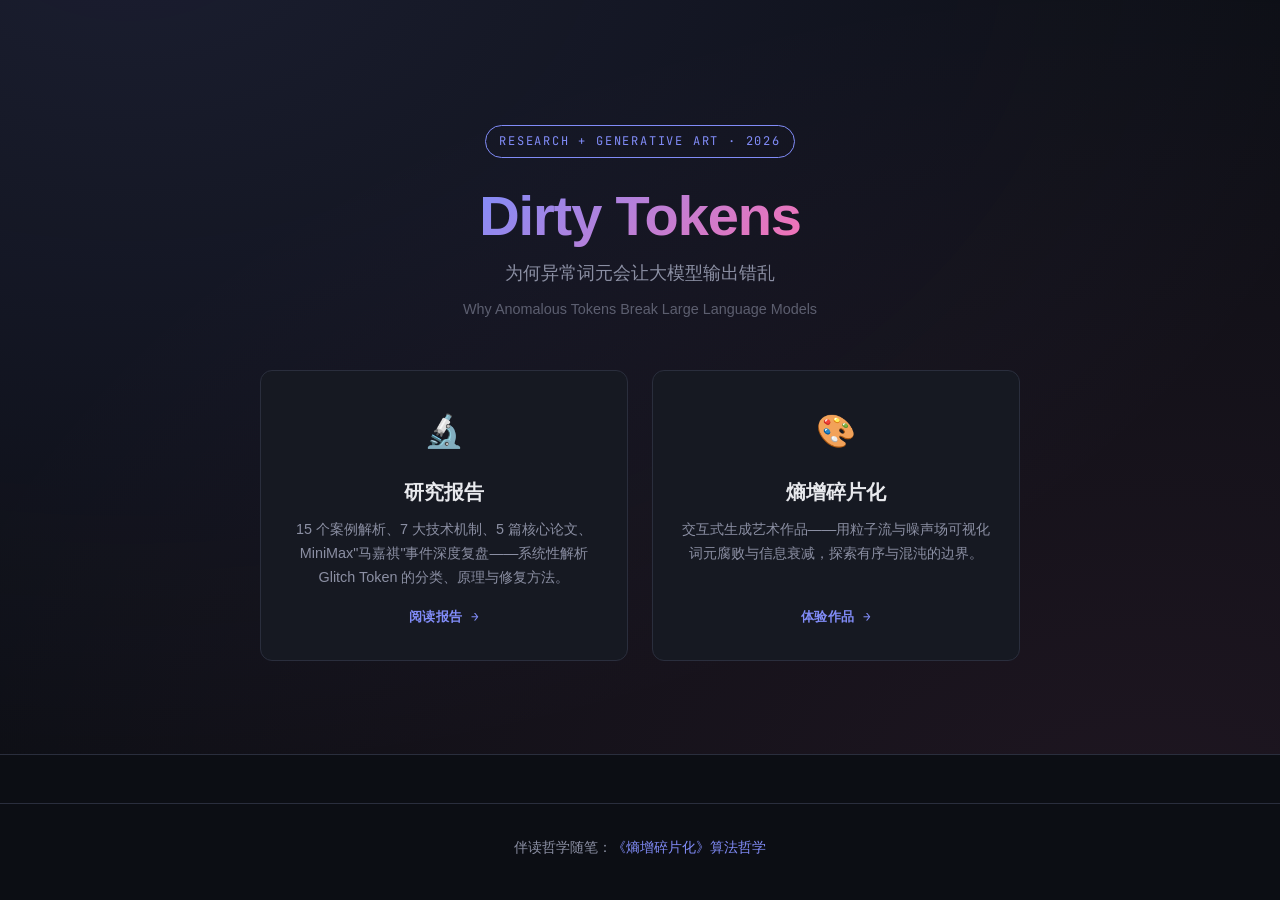
==== index.html @ 9e2107dc "feat: initial release — glitch tokens research + generative art + ECharts visualizations - Research " ====
<!DOCTYPE html>
<html lang="zh-CN">
<head>
<meta charset="UTF-8">
<meta name="viewport" content="width=device-width, initial-scale=1.0">
<title>Dirty Tokens — 异常词元研究</title>
<link rel="icon" href="assets/favicon.svg" type="image/svg+xml">
<style>
@font-face {
  font-family: 'Instrument Sans';
  src: url('./_shared/fonts/InstrumentSans-Regular.ttf') format('truetype');
  font-weight: 400;
  font-style: normal;
}
@font-face {
  font-family: 'Instrument Sans';
  src: url('./_shared/fonts/InstrumentSans-Bold.ttf') format('truetype');
  font-weight: 700;
  font-style: normal;
}
@font-face {
  font-family: 'JetBrains Mono';
  src: url('./_shared/fonts/JetBrainsMono-Regular.ttf') format('truetype');
  font-weight: 400;
  font-style: normal;
}
@font-face {
  font-family: 'JetBrains Mono';
  src: url('./_shared/fonts/JetBrainsMono-Bold.ttf') format('truetype');
  font-weight: 700;
  font-style: normal;
}

:root {
  --bg: #0c0e14;
  --bg2: #161922;
  --bg3: #1e2230;
  --ink: #e8e9ed;
  --muted: #8b8fa3;
  --rule: #2a2e3d;
  --accent: #818cf8;
  --accent2: #f472b6;
  --accent3: #34d399;
  --danger: #f87171;
  --warning: #fbbf24;
}

* { margin: 0; padding: 0; box-sizing: border-box; }
html { scroll-behavior: smooth; }

body {
  font-family: 'Instrument Sans', -apple-system, BlinkMacSystemFont, "PingFang SC", "Microsoft YaHei", "Noto Sans CJK SC", sans-serif;
  background: var(--bg);
  color: var(--ink);
  font-size: 16px;
  line-height: 1.75;
  -webkit-font-smoothing: antialiased;
  min-height: 100vh;
  display: flex;
  flex-direction: column;
}

/* Hero */
.hero {
  position: relative;
  padding: 6rem 0 4rem;
  text-align: center;
  overflow: hidden;
  border-bottom: 1px solid var(--rule);
  flex: 1;
  display: flex;
  flex-direction: column;
  justify-content: center;
}
.hero::before {
  content: '';
  position: absolute;
  top: -50%;
  left: -50%;
  width: 200%;
  height: 200%;
  background:
    radial-gradient(ellipse at 30% 20%, rgba(129,140,248,0.12) 0%, transparent 50%),
    radial-gradient(ellipse at 70% 80%, rgba(244,114,182,0.08) 0%, transparent 50%);
  pointer-events: none;
}

.container {
  max-width: 920px;
  margin: 0 auto;
  padding: 0 1.5rem;
  position: relative;
  z-index: 1;
}

.hero-badge {
  display: inline-block;
  font-family: 'JetBrains Mono', monospace;
  font-size: 0.75rem;
  letter-spacing: 0.15em;
  text-transform: uppercase;
  color: var(--accent);
  border: 1px solid var(--accent);
  padding: 0.3rem 0.8rem;
  border-radius: 100px;
  margin-bottom: 1.5rem;
}

.hero h1 {
  font-size: clamp(2.2rem, 5vw, 3.5rem);
  font-weight: 700;
  line-height: 1.2;
  margin-bottom: 0.5rem;
  letter-spacing: -0.02em;
}
.hero h1 .highlight {
  background: linear-gradient(135deg, var(--accent), var(--accent2));
  -webkit-background-clip: text;
  -webkit-text-fill-color: transparent;
  background-clip: text;
}

.hero .subtitle {
  font-size: 1.15rem;
  color: var(--muted);
  max-width: 600px;
  margin: 0 auto 0.5rem;
}

.hero .subtitle-en {
  font-size: 0.9rem;
  color: var(--muted);
  opacity: 0.6;
  max-width: 500px;
  margin: 0 auto 3rem;
}

/* Cards */
.cards {
  display: grid;
  grid-template-columns: 1fr 1fr;
  gap: 1.5rem;
  margin: 0 auto;
  max-width: 760px;
}

.card {
  background: var(--bg2);
  border: 1px solid var(--rule);
  border-radius: 12px;
  padding: 2rem 1.75rem;
  text-decoration: none;
  color: var(--ink);
  transition: border-color 0.3s, transform 0.3s, box-shadow 0.3s;
  display: flex;
  flex-direction: column;
}
.card:hover {
  border-color: var(--accent);
  transform: translateY(-4px);
  box-shadow: 0 8px 30px rgba(129,140,248,0.12);
}

.card-icon {
  font-size: 2rem;
  margin-bottom: 1rem;
}

.card-title {
  font-size: 1.25rem;
  font-weight: 700;
  margin-bottom: 0.5rem;
  color: var(--ink);
}

.card-desc {
  font-size: 0.9rem;
  color: var(--muted);
  line-height: 1.65;
  flex: 1;
  margin-bottom: 1rem;
}

.card-link {
  font-family: 'JetBrains Mono', monospace;
  font-size: 0.8rem;
  color: var(--accent);
  font-weight: 600;
  letter-spacing: 0.03em;
}
.card:hover .card-link {
  text-decoration: underline;
}

/* Footer */
footer {
  padding: 2rem 0 2.5rem;
  border-top: 1px solid var(--rule);
  text-align: center;
  margin-top: 3rem;
}
footer p {
  font-size: 0.85rem;
  color: var(--muted);
}
footer a {
  color: var(--accent);
  text-decoration: none;
}
footer a:hover {
  text-decoration: underline;
}

/* Responsive */
@media (max-width: 640px) {
  .hero { padding: 4rem 0 3rem; }
  .cards { grid-template-columns: 1fr; }
}
</style>
</head>
<body>

<!-- Hero -->
<header class="hero">
  <div class="container">
    <div class="hero-badge">Research + Generative Art · 2026</div>
    <h1><span class="highlight">Dirty Tokens</span></h1>
    <p class="subtitle">为何异常词元会让大模型输出错乱</p>
    <p class="subtitle-en">Why Anomalous Tokens Break Large Language Models</p>

    <div class="cards">
      <a href="glitch-tokens-research.html" class="card">
        <div class="card-icon">🔬</div>
        <div class="card-title">研究报告</div>
        <div class="card-desc">15 个案例解析、7 大技术机制、5 篇核心论文、MiniMax"马嘉祺"事件深度复盘——系统性解析 Glitch Token 的分类、原理与修复方法。</div>
        <div class="card-link">阅读报告 →</div>
      </a>
      <a href="entropic-fragmentation.html" class="card">
        <div class="card-icon">🎨</div>
        <div class="card-title">熵增碎片化</div>
        <div class="card-desc">交互式生成艺术作品——用粒子流与噪声场可视化词元腐败与信息衰减，探索有序与混沌的边界。</div>
        <div class="card-link">体验作品 →</div>
      </a>
    </div>
  </div>
</header>

<footer>
  <div class="container">
    <p>伴读哲学随笔：<a href="entropic-fragmentation.md">《熵增碎片化》算法哲学</a></p>
  </div>
</footer>

</body>
</html>
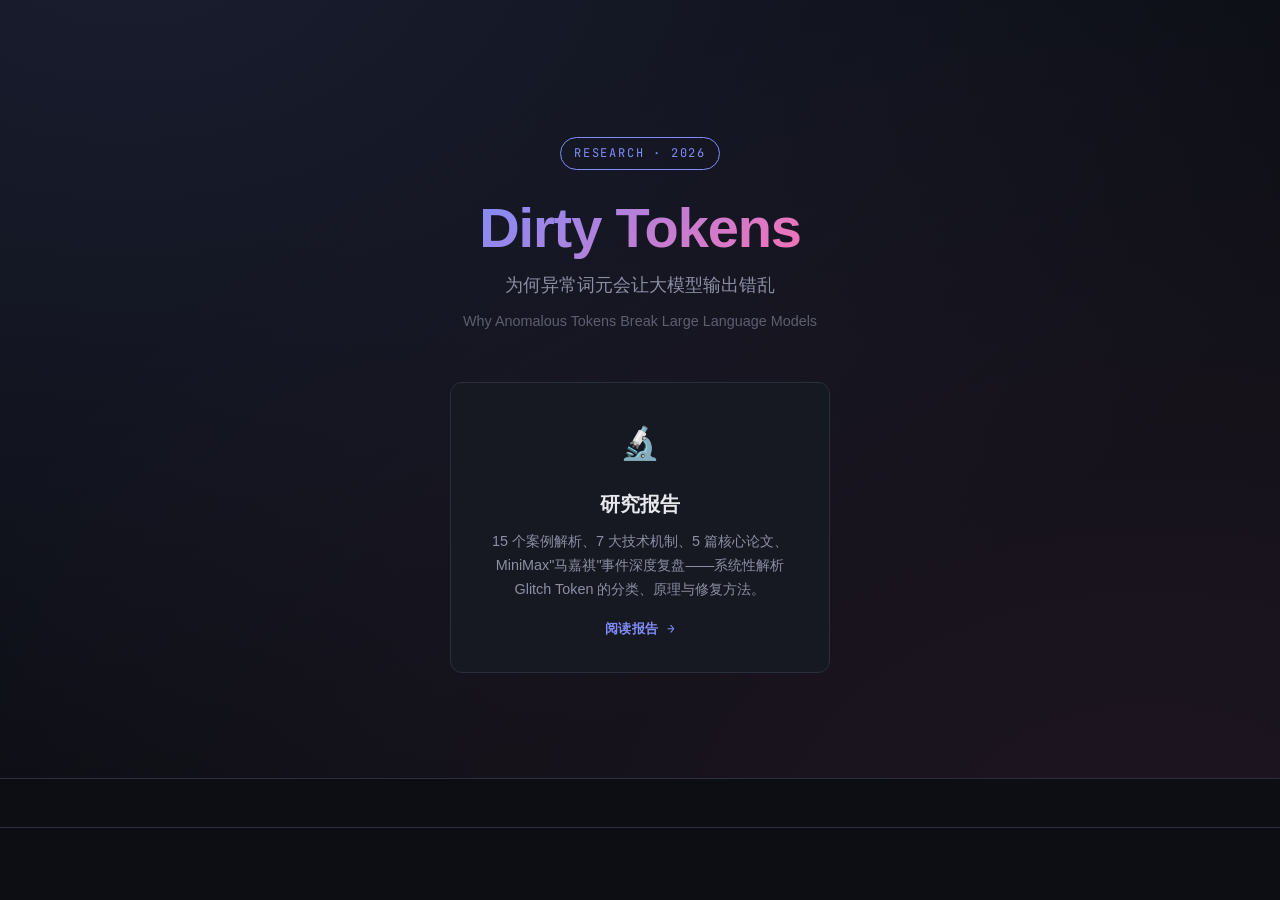
==== commit df003da7: "chore: remove entropic-fragmentation generative art content - Delete entropic-fragmentation.html, es" ====
--- a/index.html
+++ b/index.html
@@ -138,10 +138,10 @@
 /* Cards */
 .cards {
   display: grid;
-  grid-template-columns: 1fr 1fr;
+  grid-template-columns: 1fr;
   gap: 1.5rem;
   margin: 0 auto;
-  max-width: 760px;
+  max-width: 380px;
 }
 
 .card {
@@ -223,7 +223,7 @@
 <!-- Hero -->
 <header class="hero">
   <div class="container">
-    <div class="hero-badge">Research + Generative Art · 2026</div>
+    <div class="hero-badge">Research · 2026</div>
     <h1><span class="highlight">Dirty Tokens</span></h1>
     <p class="subtitle">为何异常词元会让大模型输出错乱</p>
     <p class="subtitle-en">Why Anomalous Tokens Break Large Language Models</p>
@@ -235,19 +235,12 @@
         <div class="card-desc">15 个案例解析、7 大技术机制、5 篇核心论文、MiniMax"马嘉祺"事件深度复盘——系统性解析 Glitch Token 的分类、原理与修复方法。</div>
         <div class="card-link">阅读报告 →</div>
       </a>
-      <a href="entropic-fragmentation.html" class="card">
-        <div class="card-icon">🎨</div>
-        <div class="card-title">熵增碎片化</div>
-        <div class="card-desc">交互式生成艺术作品——用粒子流与噪声场可视化词元腐败与信息衰减，探索有序与混沌的边界。</div>
-        <div class="card-link">体验作品 →</div>
-      </a>
     </div>
   </div>
 </header>
 
 <footer>
   <div class="container">
-    <p>伴读哲学随笔：<a href="entropic-fragmentation.md">《熵增碎片化》算法哲学</a></p>
   </div>
 </footer>
 
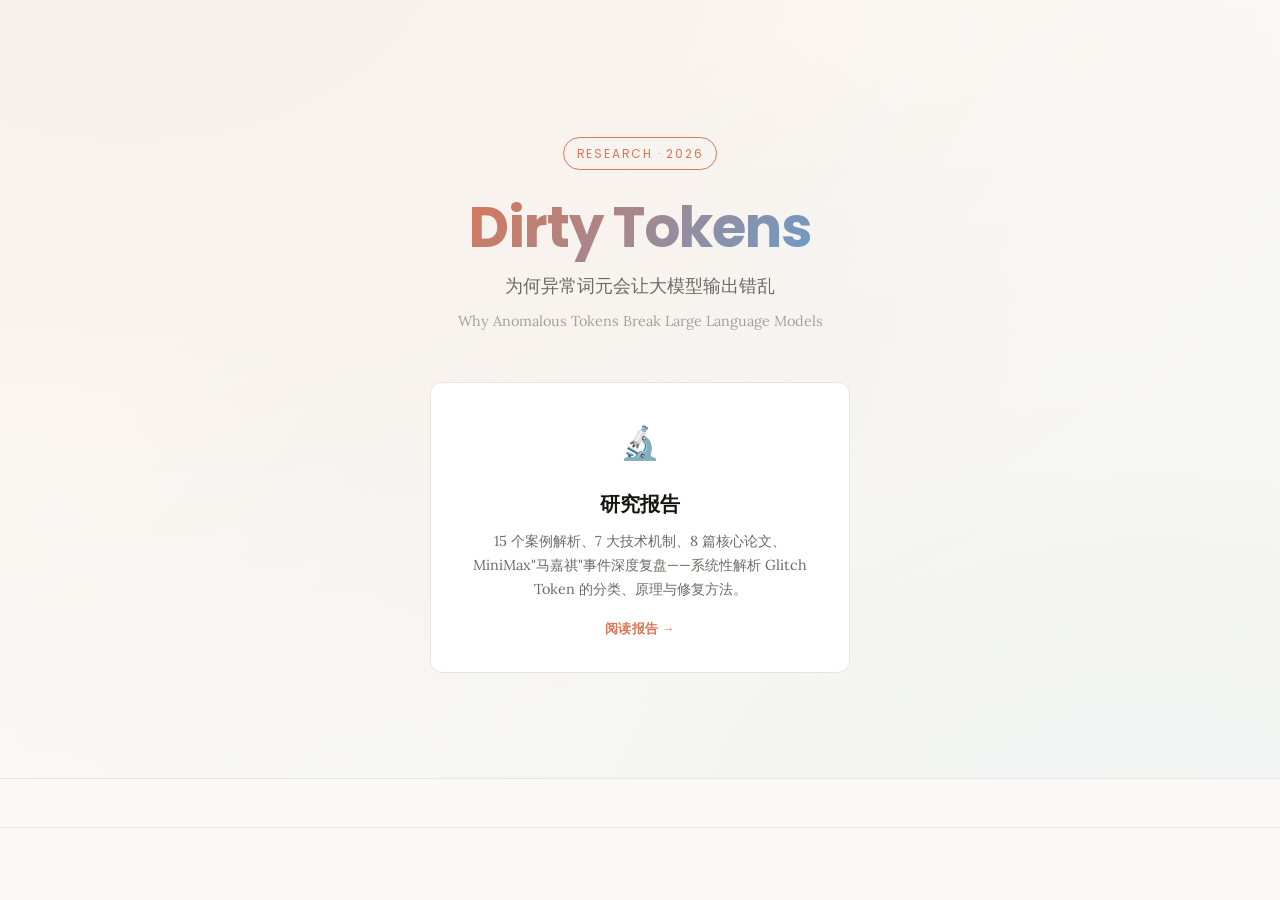
==== commit accd43aa: "feat: replace with v2 research report + update index/README to match - Replace research report with " ====
--- a/index.html
+++ b/index.html
@@ -5,51 +5,29 @@
 <meta name="viewport" content="width=device-width, initial-scale=1.0">
 <title>Dirty Tokens — 异常词元研究</title>
 <link rel="icon" href="assets/favicon.svg" type="image/svg+xml">
+<link rel="preconnect" href="https://fonts.googleapis.com">
+<link rel="preconnect" href="https://fonts.gstatic.com" crossorigin="">
+<link href="https://fonts.googleapis.com/css2?family=Poppins:wght@400;500;600;700&family=Lora:wght@400;500;600&display=swap" rel="stylesheet">
 <style>
-@font-face {
-  font-family: 'Instrument Sans';
-  src: url('./_shared/fonts/InstrumentSans-Regular.ttf') format('truetype');
-  font-weight: 400;
-  font-style: normal;
-}
-@font-face {
-  font-family: 'Instrument Sans';
-  src: url('./_shared/fonts/InstrumentSans-Bold.ttf') format('truetype');
-  font-weight: 700;
-  font-style: normal;
-}
-@font-face {
-  font-family: 'JetBrains Mono';
-  src: url('./_shared/fonts/JetBrainsMono-Regular.ttf') format('truetype');
-  font-weight: 400;
-  font-style: normal;
-}
-@font-face {
-  font-family: 'JetBrains Mono';
-  src: url('./_shared/fonts/JetBrainsMono-Bold.ttf') format('truetype');
-  font-weight: 700;
-  font-style: normal;
-}
-
 :root {
-  --bg: #0c0e14;
-  --bg2: #161922;
-  --bg3: #1e2230;
-  --ink: #e8e9ed;
-  --muted: #8b8fa3;
-  --rule: #2a2e3d;
-  --accent: #818cf8;
-  --accent2: #f472b6;
-  --accent3: #34d399;
-  --danger: #f87171;
-  --warning: #fbbf24;
+  --bg: #faf9f5;
+  --bg2: #ffffff;
+  --bg3: #f5f3ee;
+  --ink: #141413;
+  --muted: #6b6a65;
+  --rule: #e8e6dc;
+  --accent: #d97757;
+  --accent2: #6a9bcc;
+  --accent3: #788c5d;
+  --danger: #c45c4a;
+  --warning: #c9a04c;
 }
 
 * { margin: 0; padding: 0; box-sizing: border-box; }
 html { scroll-behavior: smooth; }
 
 body {
-  font-family: 'Instrument Sans', -apple-system, BlinkMacSystemFont, "PingFang SC", "Microsoft YaHei", "Noto Sans CJK SC", sans-serif;
+  font-family: 'Lora', Georgia, "PingFang SC", "Microsoft YaHei", "Noto Sans CJK SC", serif;
   background: var(--bg);
   color: var(--ink);
   font-size: 16px;
@@ -60,7 +38,6 @@
   flex-direction: column;
 }
 
-/* Hero */
 .hero {
   position: relative;
   padding: 6rem 0 4rem;
@@ -80,8 +57,8 @@
   width: 200%;
   height: 200%;
   background:
-    radial-gradient(ellipse at 30% 20%, rgba(129,140,248,0.12) 0%, transparent 50%),
-    radial-gradient(ellipse at 70% 80%, rgba(244,114,182,0.08) 0%, transparent 50%);
+    radial-gradient(ellipse at 30% 20%, rgba(217,119,87,0.08) 0%, transparent 50%),
+    radial-gradient(ellipse at 70% 80%, rgba(106,155,204,0.06) 0%, transparent 50%);
   pointer-events: none;
 }
 
@@ -95,7 +72,7 @@
 
 .hero-badge {
   display: inline-block;
-  font-family: 'JetBrains Mono', monospace;
+  font-family: 'Poppins', sans-serif;
   font-size: 0.75rem;
   letter-spacing: 0.15em;
   text-transform: uppercase;
@@ -107,6 +84,7 @@
 }
 
 .hero h1 {
+  font-family: 'Poppins', sans-serif;
   font-size: clamp(2.2rem, 5vw, 3.5rem);
   font-weight: 700;
   line-height: 1.2;
@@ -135,13 +113,12 @@
   margin: 0 auto 3rem;
 }
 
-/* Cards */
 .cards {
   display: grid;
   grid-template-columns: 1fr;
   gap: 1.5rem;
   margin: 0 auto;
-  max-width: 380px;
+  max-width: 420px;
 }
 
 .card {
@@ -158,7 +135,7 @@
 .card:hover {
   border-color: var(--accent);
   transform: translateY(-4px);
-  box-shadow: 0 8px 30px rgba(129,140,248,0.12);
+  box-shadow: 0 8px 30px rgba(217,119,87,0.1);
 }
 
 .card-icon {
@@ -167,6 +144,7 @@
 }
 
 .card-title {
+  font-family: 'Poppins', sans-serif;
   font-size: 1.25rem;
   font-weight: 700;
   margin-bottom: 0.5rem;
@@ -182,7 +160,7 @@
 }
 
 .card-link {
-  font-family: 'JetBrains Mono', monospace;
+  font-family: 'Poppins', sans-serif;
   font-size: 0.8rem;
   color: var(--accent);
   font-weight: 600;
@@ -192,7 +170,6 @@
   text-decoration: underline;
 }
 
-/* Footer */
 footer {
   padding: 2rem 0 2.5rem;
   border-top: 1px solid var(--rule);
@@ -211,16 +188,13 @@
   text-decoration: underline;
 }
 
-/* Responsive */
 @media (max-width: 640px) {
   .hero { padding: 4rem 0 3rem; }
-  .cards { grid-template-columns: 1fr; }
 }
 </style>
 </head>
 <body>
 
-<!-- Hero -->
 <header class="hero">
   <div class="container">
     <div class="hero-badge">Research · 2026</div>
@@ -232,7 +206,7 @@
       <a href="glitch-tokens-research.html" class="card">
         <div class="card-icon">🔬</div>
         <div class="card-title">研究报告</div>
-        <div class="card-desc">15 个案例解析、7 大技术机制、5 篇核心论文、MiniMax"马嘉祺"事件深度复盘——系统性解析 Glitch Token 的分类、原理与修复方法。</div>
+        <div class="card-desc">15 个案例解析、7 大技术机制、8 篇核心论文、MiniMax"马嘉祺"事件深度复盘——系统性解析 Glitch Token 的分类、原理与修复方法。</div>
         <div class="card-link">阅读报告 →</div>
       </a>
     </div>
